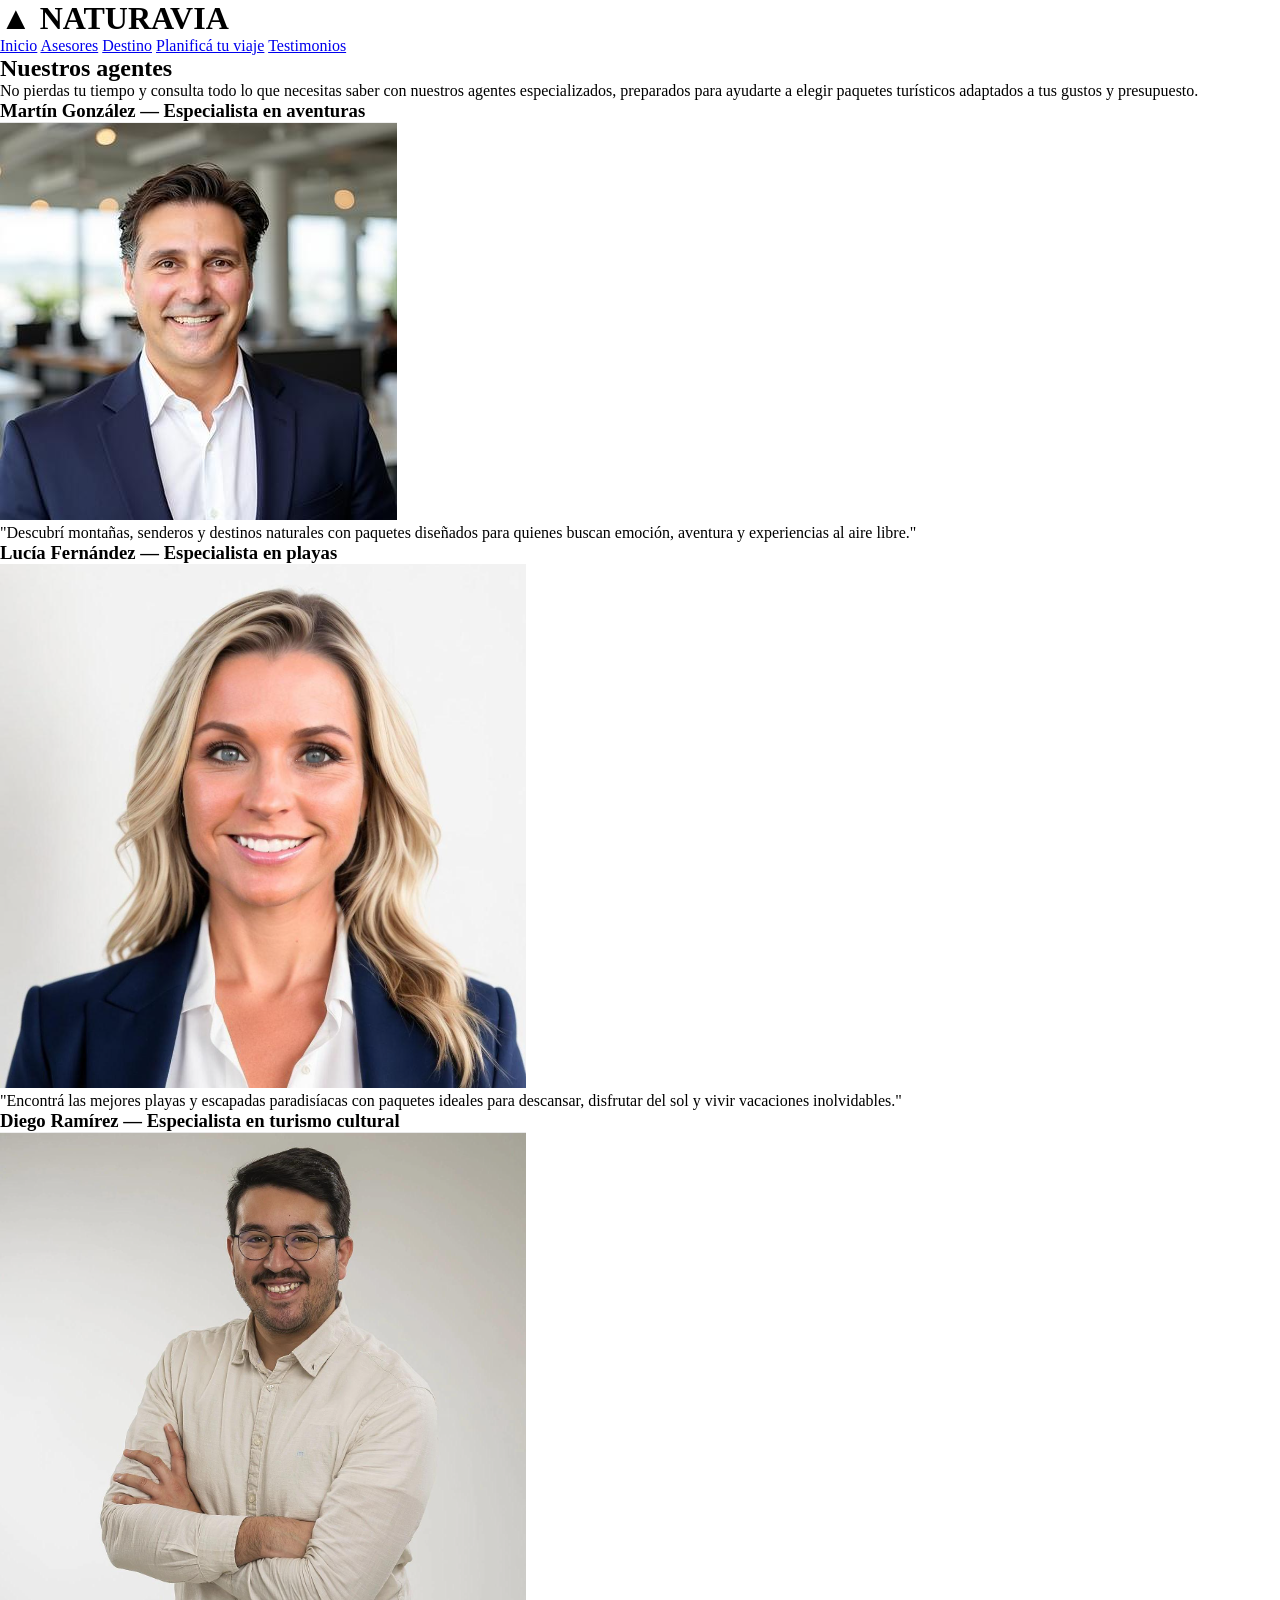
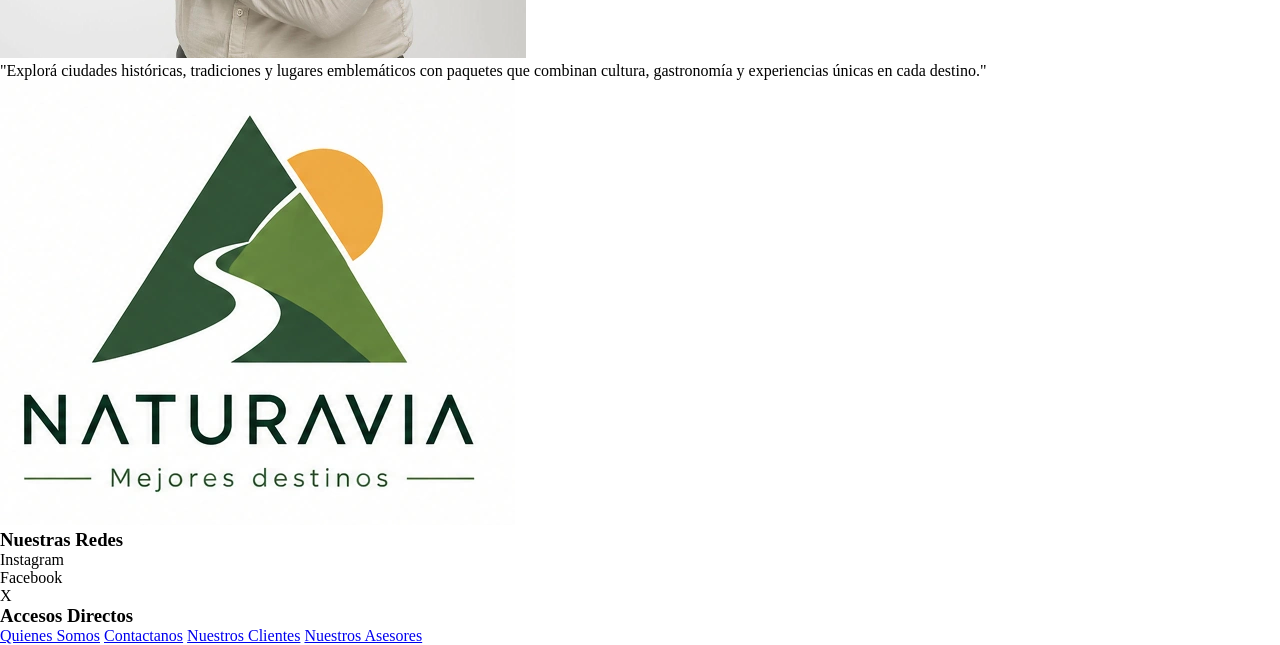
==== asesores.html @ 33f5c21c "add: emulaciónredes, input, styles" ====
<!DOCTYPE html>
<html lang="en">
<head>
    <meta charset="UTF-8">
    <meta name="viewport" content="width=device-width, initial-scale=1.0">
    <title>▲ NATURAVIA - Nuestros Asesores</title>
    <link rel="stylesheet" href="./css/styles.css">
</head>
<body>
    <header>
                <h1>▲ <strong>NATURAVIA</strong></h1>
        <nav>
            <a href="./index.html">Inicio</a>
            <a href="./asesores.html">Asesores</a>
            <a href="./galeria.html">Destino</a>
            <a href="./contacto.html">Planificá tu viaje</a>
            <a href="./experiencias.html">Testimonios</a>            
        </nav>
    </header>
    <main>
        <section>
                <h2>Nuestros agentes</h2>
                <p>No pierdas tu tiempo y consulta todo lo que necesitas saber con nuestros agentes especializados, preparados para ayudarte a elegir paquetes turísticos adaptados a tus gustos y presupuesto.</p>
                <div>
                    <div><h3>Martín González — Especialista en aventuras</h3>
                    <img src="./img/martin.png" alt="foto de martin">
                    <p>"Descubrí montañas, senderos y destinos naturales con paquetes diseñados para quienes buscan emoción, aventura y experiencias al aire libre."</p></div>
                    <div>
                        <h3>Lucía Fernández — Especialista en playas</h3>
                        <img src="./img/lucia.png" alt="foto de lucia">
                        <p>"Encontrá las mejores playas y escapadas paradisíacas con paquetes ideales para descansar, disfrutar del sol y vivir vacaciones inolvidables."</p>
                    </div>
                    <div>
                        <h3>Diego Ramírez — Especialista en turismo cultural</h3>
                        <img src="./img/diego.png" alt="foto de diego">
                        <p>"Explorá ciudades históricas, tradiciones y lugares emblemáticos con paquetes que combinan cultura, gastronomía y experiencias únicas en cada destino."</p>
                    </div>
                </div>
        </section>
    </main>
    <footer>
        <div>
            <div><img src="./img/footer logo.webp" alt="Logo Naturavia"></div>
            <div>
                <h3>Nuestras Redes</h3>
                <p>Instagram</p>
                <p>Facebook</p>
                <p>X</p>
            </div>
            <div>
                <h3>Accesos Directos</h3>
                <a href="./nosotros.html">Quienes Somos</a>
                <a href="./contacto.html">Contactanos</a>
                <a href="./experiencias.html">Nuestros Clientes</a>
                <a href="./asesores.html">Nuestros Asesores</a>
            </div>
        </div>
    </footer>
</body>
</html>
---- css/styles.css ----
/* quito los espacio predetimando del navegador así es más facil calcular el tamaño de los elementos. */
* { 
    margin:0; 
    padding:0; 
    box-sizing:border-box; 
}
/* Acá edito el index */
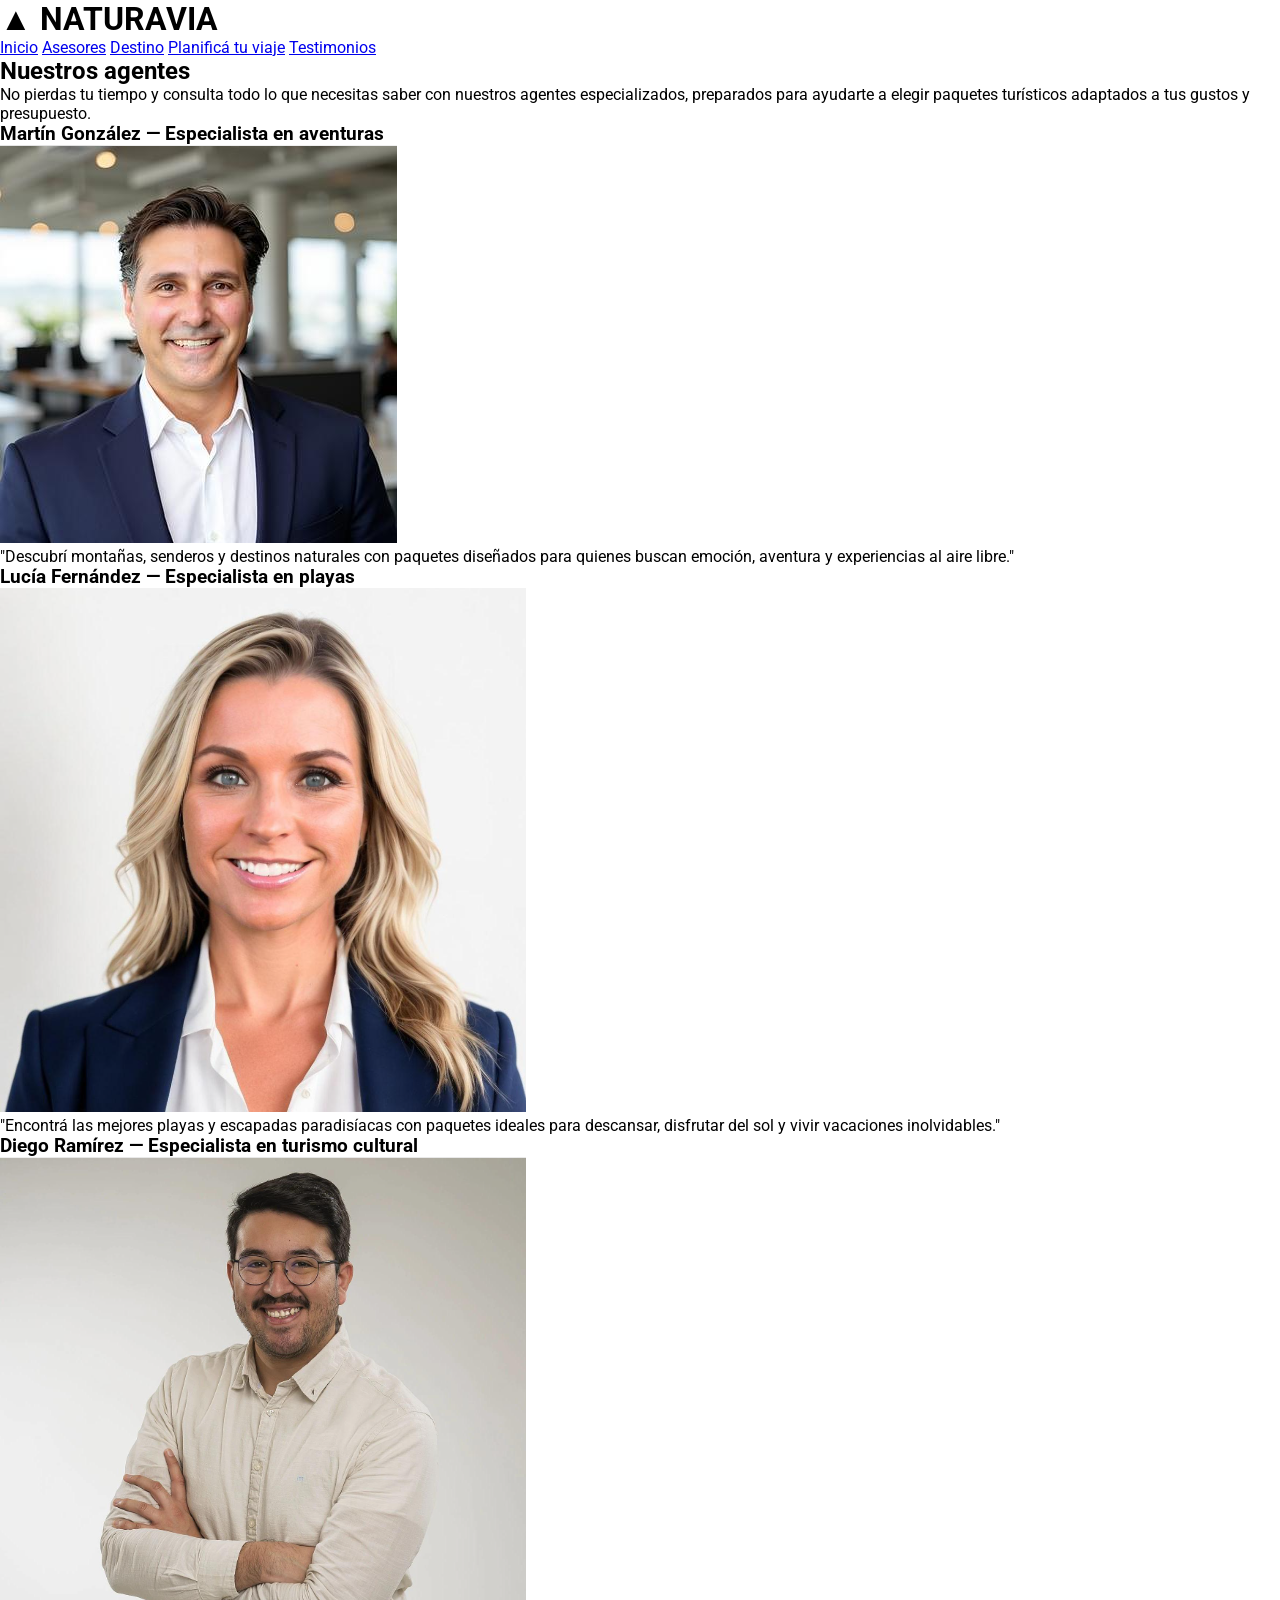
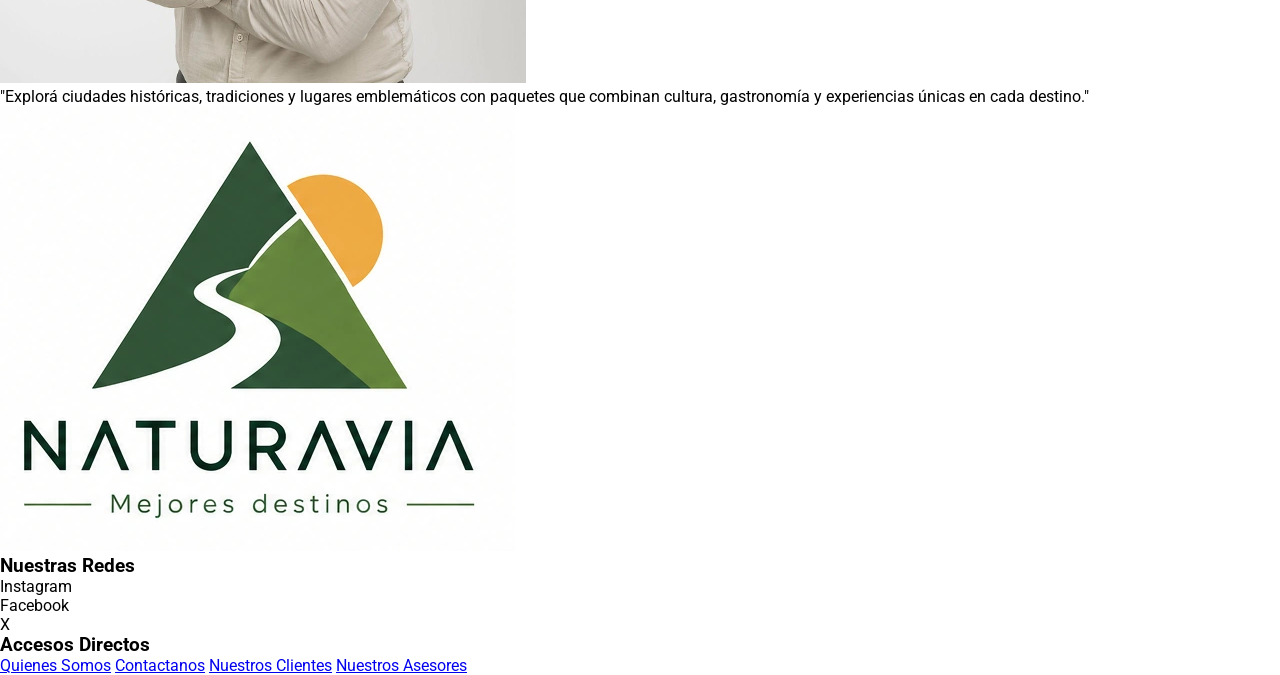
==== commit 27f91a3e: "fix: folders, url. add: styles" ====
--- a/asesores.html
+++ b/asesores.html
@@ -5,6 +5,9 @@
     <meta name="viewport" content="width=device-width, initial-scale=1.0">
     <title>▲ NATURAVIA - Nuestros Asesores</title>
     <link rel="stylesheet" href="./css/styles.css">
+    <link rel="preconnect" href="https://fonts.googleapis.com">
+<link rel="preconnect" href="https://fonts.gstatic.com" crossorigin>
+<link href="https://fonts.googleapis.com/css2?family=Roboto:ital,wght@0,100..900;1,100..900&display=swap" rel="stylesheet">
 </head>
 <body>
     <header>
@@ -23,16 +26,16 @@
                 <p>No pierdas tu tiempo y consulta todo lo que necesitas saber con nuestros agentes especializados, preparados para ayudarte a elegir paquetes turísticos adaptados a tus gustos y presupuesto.</p>
                 <div>
                     <div><h3>Martín González — Especialista en aventuras</h3>
-                    <img src="./img/martin.png" alt="foto de martin">
+                    <img src="./assets/img/martin.png" alt="foto de martin">
                     <p>"Descubrí montañas, senderos y destinos naturales con paquetes diseñados para quienes buscan emoción, aventura y experiencias al aire libre."</p></div>
                     <div>
                         <h3>Lucía Fernández — Especialista en playas</h3>
-                        <img src="./img/lucia.png" alt="foto de lucia">
+                        <img src="./assets/img/lucia.png" alt="foto de lucia">
                         <p>"Encontrá las mejores playas y escapadas paradisíacas con paquetes ideales para descansar, disfrutar del sol y vivir vacaciones inolvidables."</p>
                     </div>
                     <div>
                         <h3>Diego Ramírez — Especialista en turismo cultural</h3>
-                        <img src="./img/diego.png" alt="foto de diego">
+                        <img src="./assets/img/diego.png" alt="foto de diego">
                         <p>"Explorá ciudades históricas, tradiciones y lugares emblemáticos con paquetes que combinan cultura, gastronomía y experiencias únicas en cada destino."</p>
                     </div>
                 </div>
@@ -40,7 +43,7 @@
     </main>
     <footer>
         <div>
-            <div><img src="./img/footer logo.webp" alt="Logo Naturavia"></div>
+            <div><img src="./assets/img/footer logo.webp" alt="Logo Naturavia"></div>
             <div>
                 <h3>Nuestras Redes</h3>
                 <p>Instagram</p>
--- a/css/styles.css
+++ b/css/styles.css
@@ -1,7 +1,14 @@
-/* quito los espacio predetimando del navegador así es más facil calcular el tamaño de los elementos. */
+/* quito los espacio predetimando del navegador así es más facil calcular el tamaño de los elementos. Y añado el tipo de fuente*/
 * { 
     margin:0; 
     padding:0; 
-    box-sizing:border-box; 
+    box-sizing:border-box;
+    font-family: "Roboto", sans-serif;
 }
-/* Acá edito el index */
+/* pongo el fondo de esta manera */
+body{
+    background-image: url(img/paisaje5.jpg); 
+    background-size: cover;
+    background-position: center;
+    background-repeat: no-repeat;
+}
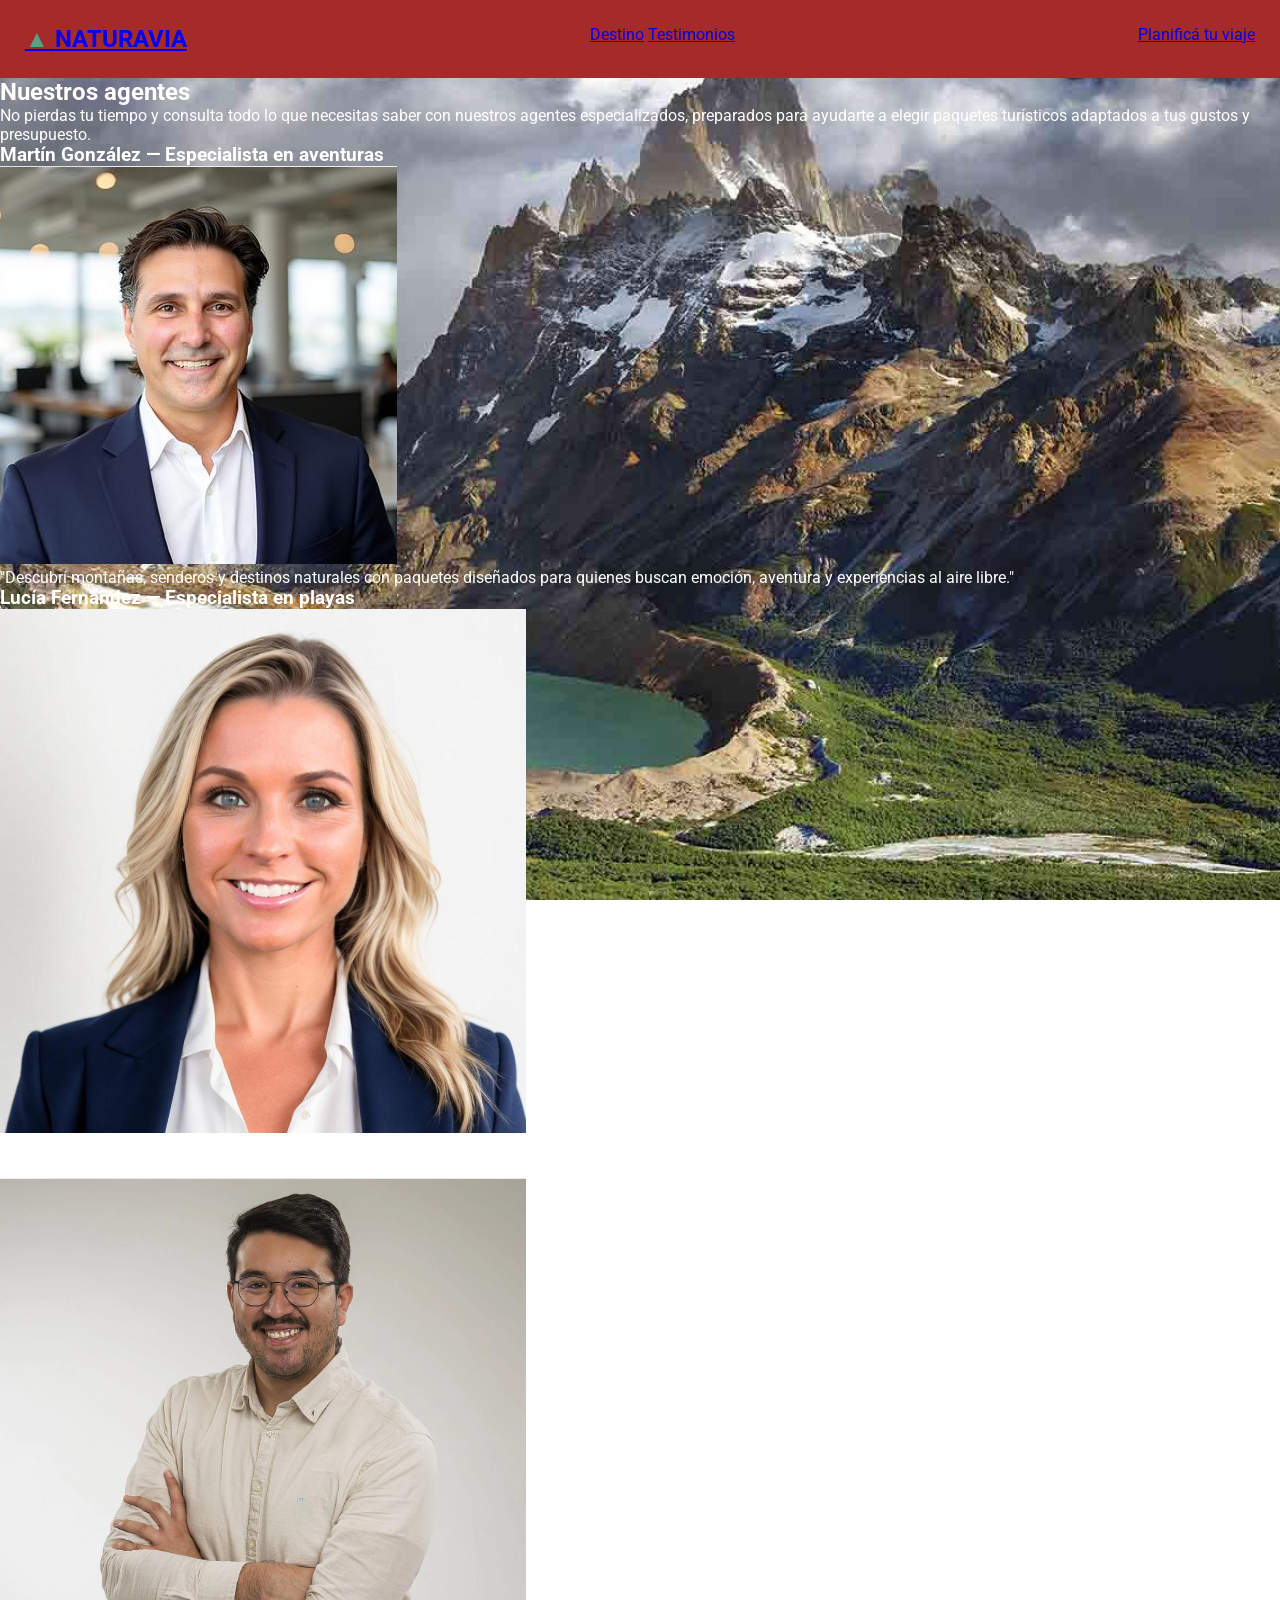
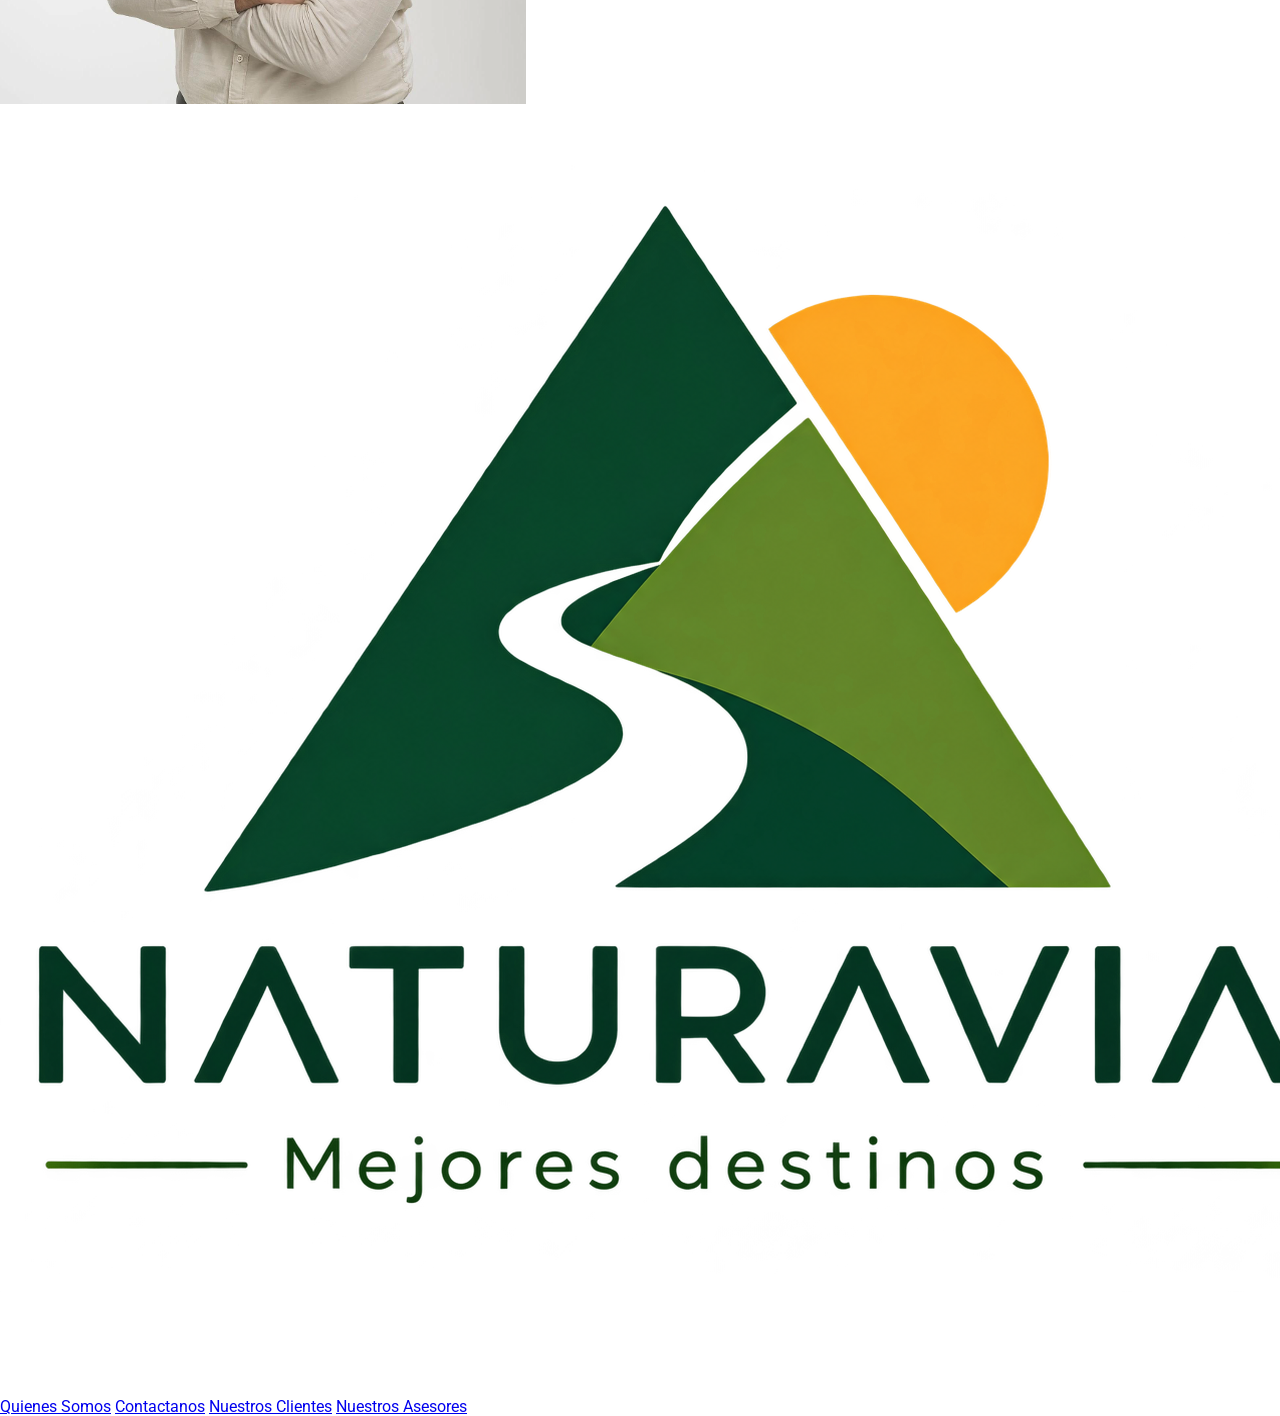
==== commit 5dcd2ae9: "fix: footer, nav, img. add: styles" ====
--- a/asesores.html
+++ b/asesores.html
@@ -11,13 +11,17 @@
 </head>
 <body>
     <header>
-                <h1>▲ <strong>NATURAVIA</strong></h1>
         <nav>
-            <a href="./index.html">Inicio</a>
-            <a href="./asesores.html">Asesores</a>
-            <a href="./galeria.html">Destino</a>
-            <a href="./contacto.html">Planificá tu viaje</a>
-            <a href="./experiencias.html">Testimonios</a>            
+            <a href="./index.html">
+                <h1><span class="logo">▲</span> <strong>NATURAVIA</strong></h1>
+            </a>
+            <div>
+                <a href="./galeria.html">Destino</a>
+                <a href="./experiencias.html">Testimonios</a>
+            </div>           
+            <div>
+                <a href="./asesores.html">Planificá tu viaje</a>
+            </div>
         </nav>
     </header>
     <main>
@@ -43,7 +47,7 @@
     </main>
     <footer>
         <div>
-            <div><img src="./assets/img/footer logo.webp" alt="Logo Naturavia"></div>
+            <div><img src="./assets/img/footer logo.png" alt="Logo Naturavia"></div>
             <div>
                 <h3>Nuestras Redes</h3>
                 <p>Instagram</p>
--- a/css/styles.css
+++ b/css/styles.css
@@ -1,14 +1,33 @@
-/* quito los espacio predetimando del navegador así es más facil calcular el tamaño de los elementos. Y añado el tipo de fuente*/
 * { 
     margin:0; 
     padding:0; 
     box-sizing:border-box;
-    font-family: "Roboto", sans-serif;
+
 }
-/* pongo el fondo de esta manera */
+
+:root{
+    --blanco:#fff; 
+    --verde:#83d6a8; 
+    --verde-oscuro:#4fa584;
+    --verde-oscuro-sombra: #2f9b7855;
+
+}
 body{
-    background-image: url(img/paisaje5.jpg); 
+    height: 80vh;
+    background-image: url(/assets/img/paisaje5.jpg); 
     background-size: cover;
     background-position: center;
     background-repeat: no-repeat;
+    background-attachment: fixed;
+    font-family: "Roboto", sans-serif;
+    color: #fff;
 }
+.logo{
+    color: var(--verde-oscuro);
+}
+nav{
+    background-color: brown;
+    padding: 25px;
+    display: flex;
+    justify-content: space-between;
+}
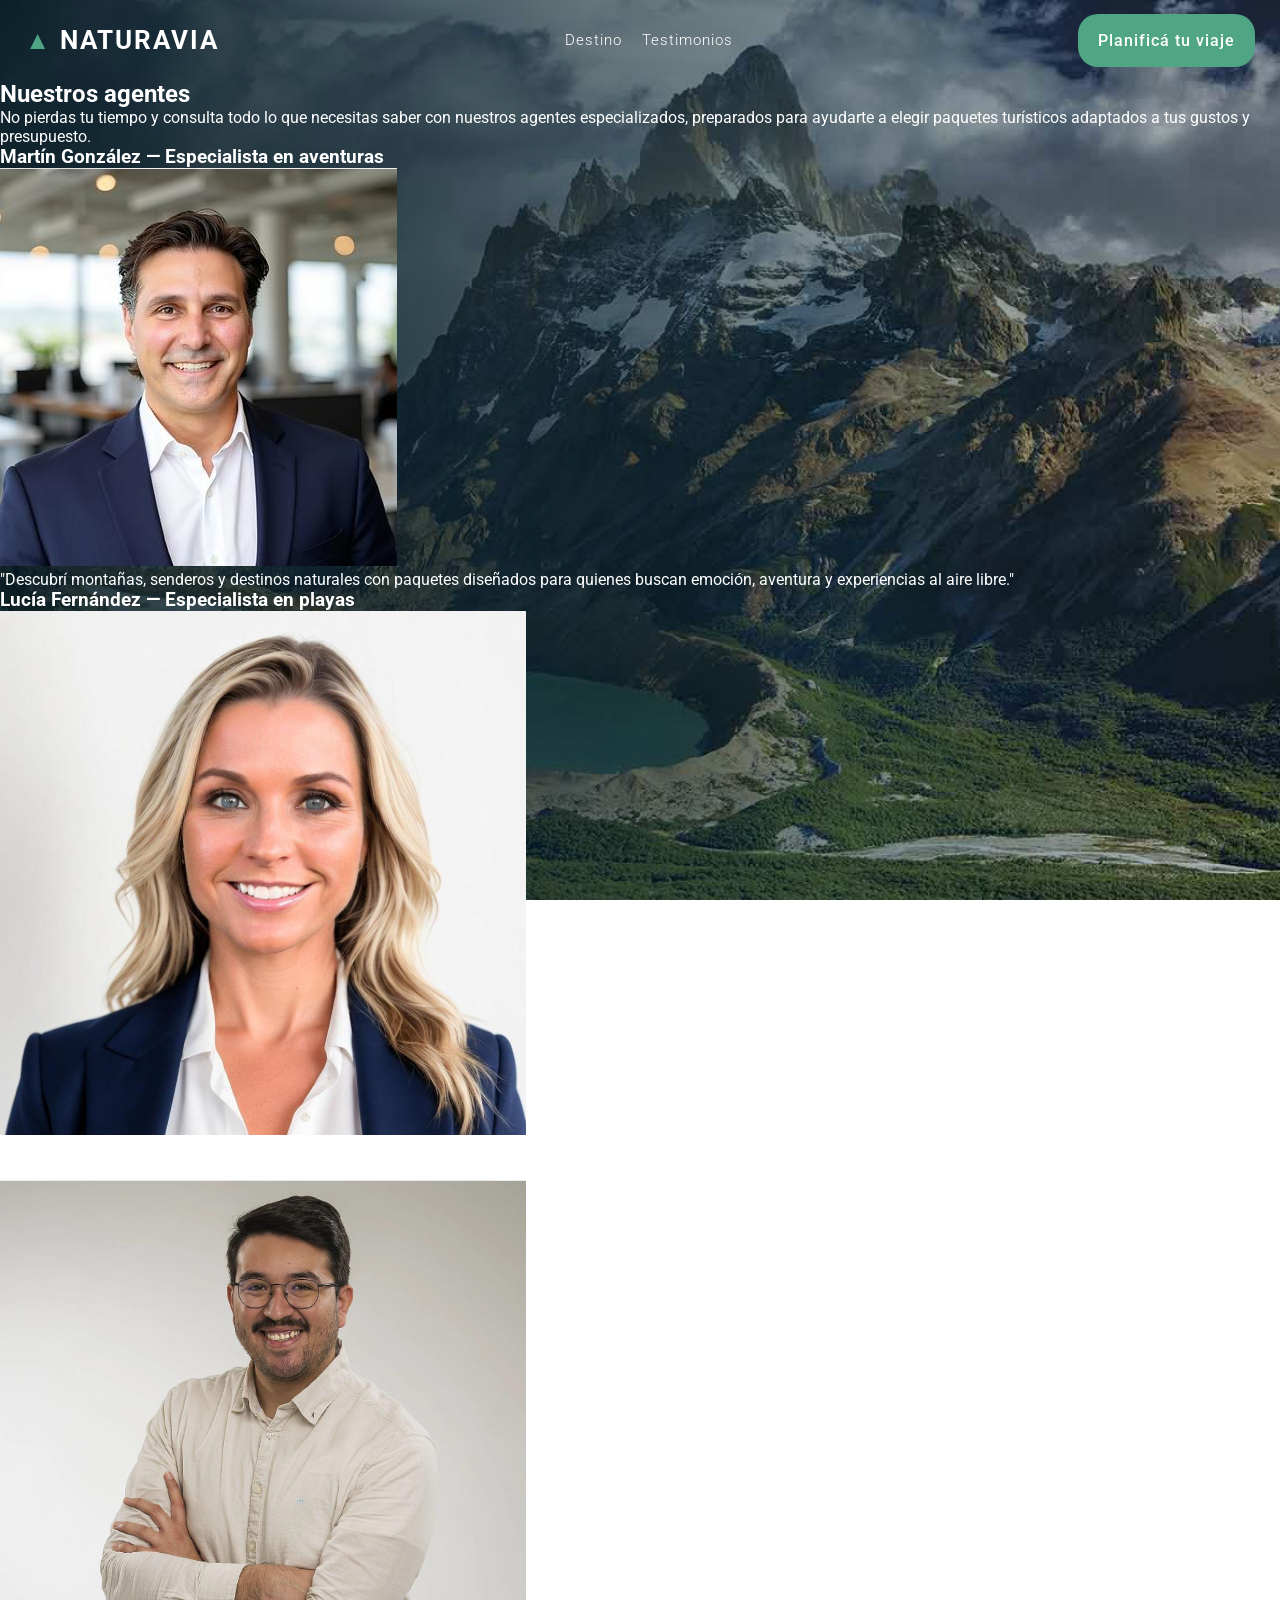
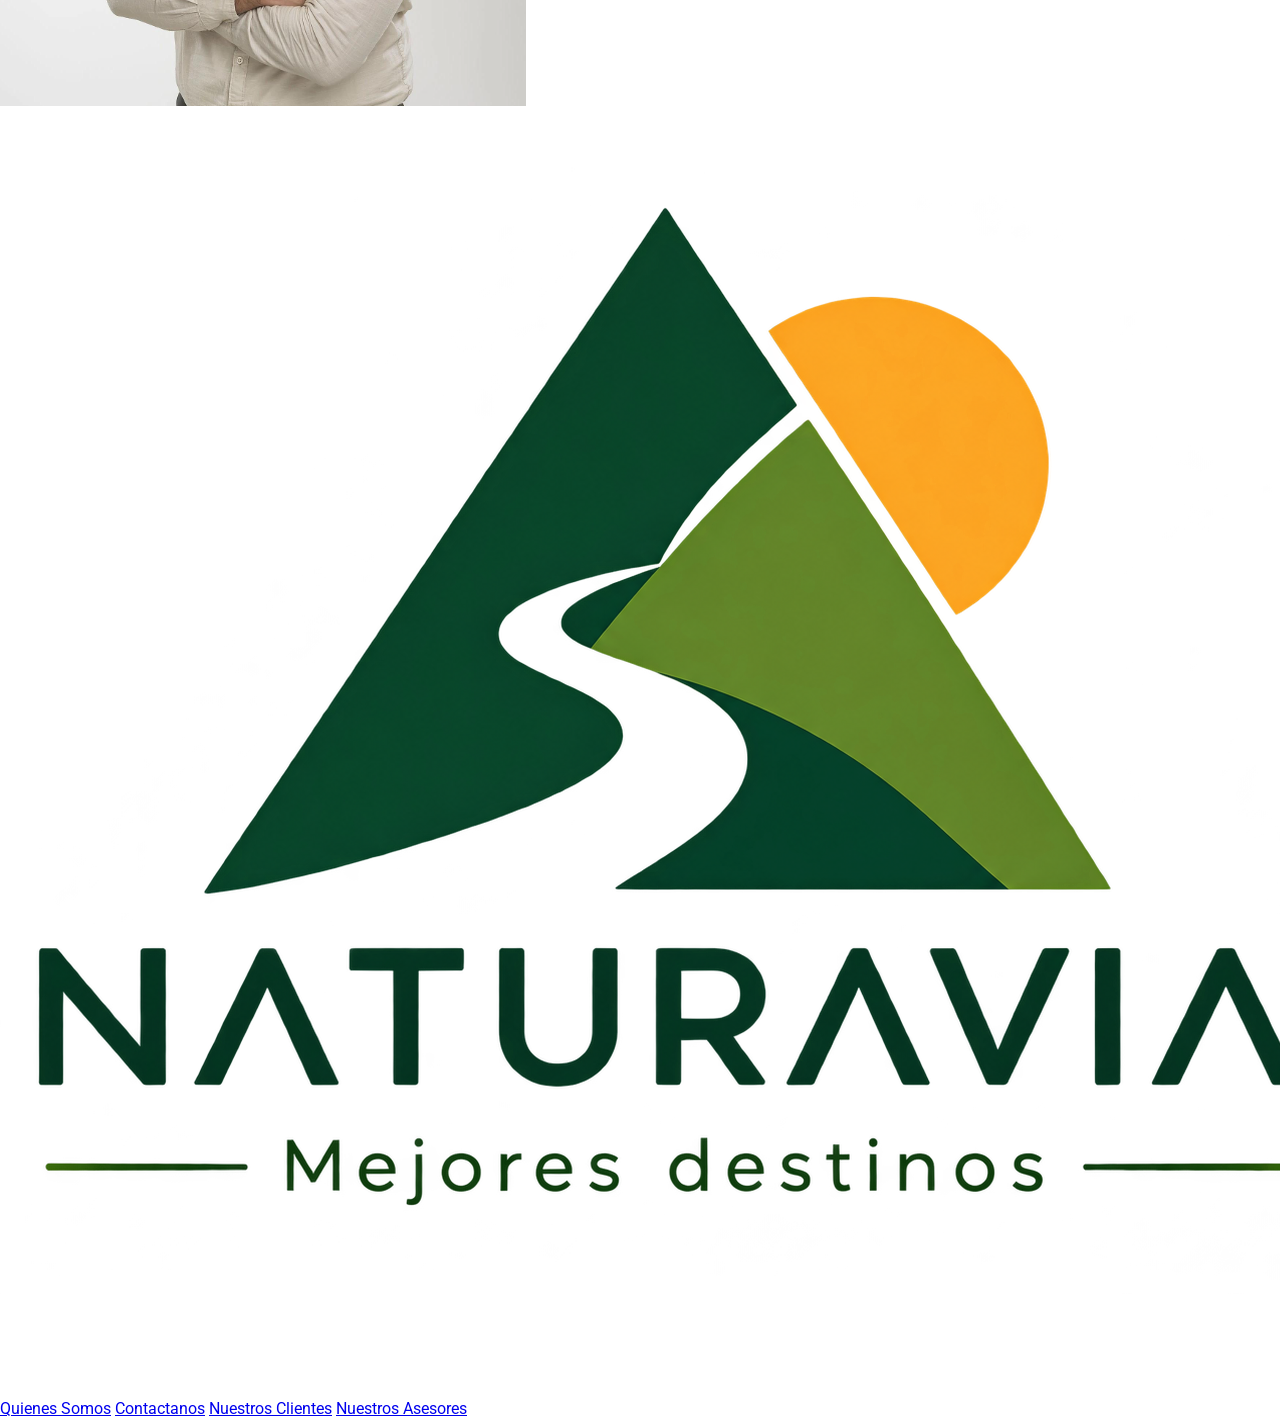
==== commit 5000a325: "add-fix: css-html header" ====
--- a/asesores.html
+++ b/asesores.html
@@ -10,17 +10,19 @@
 <link href="https://fonts.googleapis.com/css2?family=Roboto:ital,wght@0,100..900;1,100..900&display=swap" rel="stylesheet">
 </head>
 <body>
-    <header>
+    <header>        
         <nav>
-            <a href="./index.html">
-                <h1><span class="logo">▲</span> <strong>NATURAVIA</strong></h1>
-            </a>
-            <div>
+            <div >
+                <a href="./index.html" class="logoN">
+                    <h1><span class="logo">▲</span> <strong>NATURAVIA</strong></h1>
+                </a>
+            </div>    
+            <div class="navtex">
                 <a href="./galeria.html">Destino</a>
                 <a href="./experiencias.html">Testimonios</a>
             </div>           
-            <div>
-                <a href="./asesores.html">Planificá tu viaje</a>
+            <div class="navheader">
+                <a href="./asesores.html" class="navtex2">Planificá tu viaje</a>
             </div>
         </nav>
     </header>
--- a/css/styles.css
+++ b/css/styles.css
@@ -8,13 +8,15 @@
 :root{
     --blanco:#fff; 
     --verde:#83d6a8; 
-    --verde-oscuro:#4fa584;
+    --verde-claro-oscuro: #65b995;
+    --verde-oscuro:#4fa584;    
     --verde-oscuro-sombra: #2f9b7855;
 
 }
 body{
     height: 80vh;
-    background-image: url(/assets/img/paisaje5.jpg); 
+    background-image: linear-gradient( 90deg, rgba(0, 22, 32, 0.87), rgba(3, 34, 44, 0.54) 60%, rgba(3, 30, 38, 0.25)), url(/assets/img/paisaje5.jpg);
+     /* En la linea 18, use un recurso que aplico ChatGPT en una web mientras experimentaba su forma de trabajar, y de paso estudiar como escribía los códigos de css. Me encontré con el problema que el fondon era muy blanco con letras blancas y decidí copiar este recurso. */
     background-size: cover;
     background-position: center;
     background-repeat: no-repeat;
@@ -26,8 +28,47 @@
     color: var(--verde-oscuro);
 }
 nav{
-    background-color: brown;
     padding: 25px;
     display: flex;
     justify-content: space-between;
+    align-items: center;
+
 }
+.logoN{
+    color: inherit;
+    text-decoration: none;
+    font-size: 17px; 
+    font-weight:700; 
+    letter-spacing:2px;
+}
+.navtex{
+    display: flex;
+    gap: 20px;
+}
+.navtex a{
+    color: inherit;
+    text-decoration: none;
+    font-size: 15px;
+    font-weight: 300;
+    letter-spacing: 1px;
+    text-decoration: none;
+    transition: color 0.3s;
+}
+.navtex a:hover {
+    color: var(--verde);
+}
+.navtex2{
+    color: inherit;
+    text-decoration: none;
+    letter-spacing: 1px;
+    background: var(--verde-oscuro);
+    padding: 17px 20px;
+    border-radius: 20px;
+    font-weight: 500;
+    text-decoration: none;
+    transition: color 0.3s;    
+}
+.navtex2:hover{
+    background-color: var(--verde-claro-oscuro);
+}
+
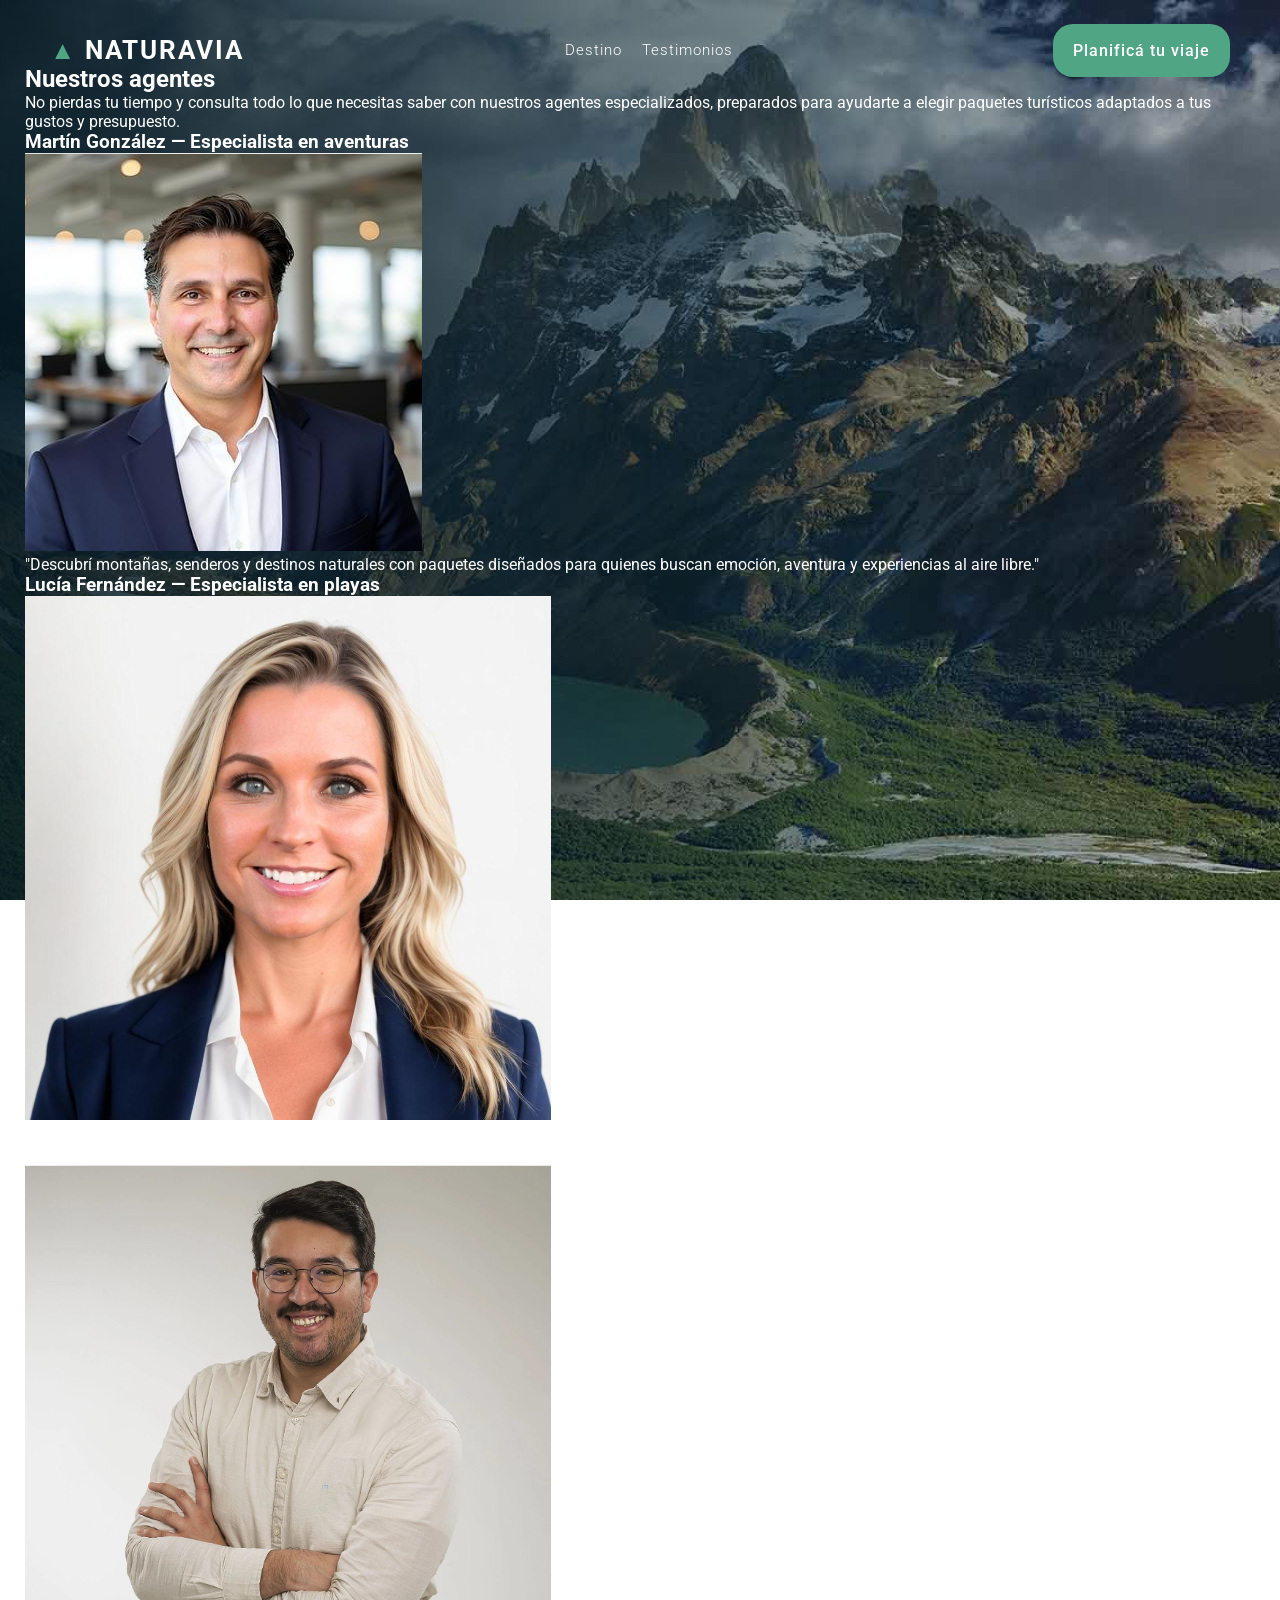
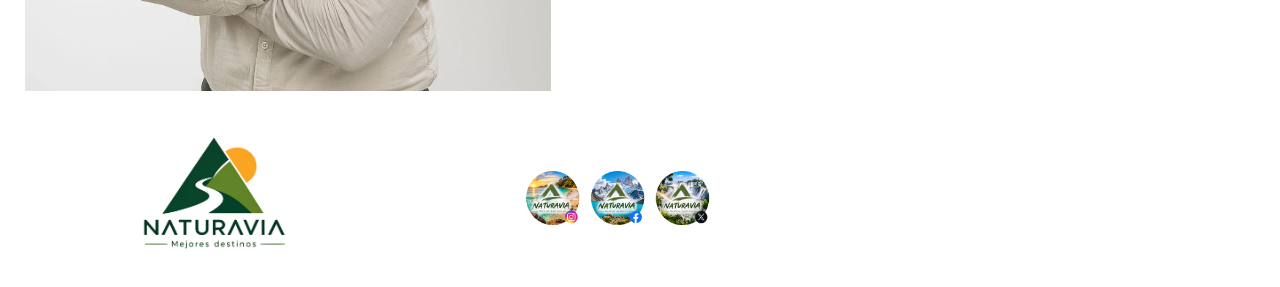
==== commit 4c5e243b: "fix: all footer, add: emu-face-insta" ====
--- a/asesores.html
+++ b/asesores.html
@@ -47,22 +47,22 @@
                 </div>
         </section>
     </main>
-    <footer>
-        <div>
-            <div><img src="./assets/img/footer logo.png" alt="Logo Naturavia"></div>
+    <footer>        
+        <div class="logofooter"><img src="./assets/img/footer logo.png" alt="Logo Naturavia"></div>
+        <div class="redes">
+            <h3>Nuestras Redes</h3>
             <div>
-                <h3>Nuestras Redes</h3>
-                <p>Instagram</p>
-                <p>Facebook</p>
-                <p>X</p>
+                <a href="./Emulacion de Redes/INSTAGRAM.html" target="_blank"><img src="./assets/img/Naturavia_Instagram.png" alt="imgagen red social de INSTAGRAM"><span class="ocultar-texto">Instagram</span></a>
+                <a href="./Emulacion de Redes/FACEBOOK.html" target="_blank"><img src="./assets/img/Naturavia_Facebook.png" alt="imgagen red social de FACEBOOK"><span class="ocultar-texto">Facebook</span></a>
+                <a href="./Emulacion de Redes/X.html" target="_blank"><img src="./assets/img/Naturavia_X.png" alt="imgagen red social de X"><span class="ocultar-texto">X</span></a>
             </div>
-            <div>
-                <h3>Accesos Directos</h3>
-                <a href="./nosotros.html">Quienes Somos</a>
-                <a href="./contacto.html">Contactanos</a>
-                <a href="./experiencias.html">Nuestros Clientes</a>
-                <a href="./asesores.html">Nuestros Asesores</a>
-            </div>
+        </div>
+        <div class="accesosdirectos">
+            <h3>Accesos Directos</h3>
+            <a href="./nosotros.html">Quienes Somos</a>
+            <a href="./contacto.html">Contactanos</a>
+            <a href="./experiencias.html">Nuestros Clientes</a>
+            <a href="./asesores.html">Nuestros Asesores</a>
         </div>
     </footer>
 </body>
--- a/css/styles.css
+++ b/css/styles.css
@@ -23,12 +23,16 @@
     background-attachment: fixed;
     font-family: "Roboto", sans-serif;
     color: #fff;
-}
+    margin: 25px;
+}
+/* Acá edito el hover donde lo aplico en todas las multipague */
 .logo{
     color: var(--verde-oscuro);
 }
 nav{
-    padding: 25px;
+    padding-left: 25px;
+    padding-right: 25px;
+    padding-top: 10px;
     display: flex;
     justify-content: space-between;
     align-items: center;
@@ -51,7 +55,6 @@
     font-size: 15px;
     font-weight: 300;
     letter-spacing: 1px;
-    text-decoration: none;
     transition: color 0.3s;
 }
 .navtex a:hover {
@@ -64,11 +67,154 @@
     background: var(--verde-oscuro);
     padding: 17px 20px;
     border-radius: 20px;
-    font-weight: 500;
-    text-decoration: none;
+    font-weight: 500;    
     transition: color 0.3s;    
 }
 .navtex2:hover{
     background-color: var(--verde-claro-oscuro);
 }
-
+/* Acá edito el footer donde lo aplico en todas las multipague */
+footer{
+    /* background-color: bisque; */
+    display: flex;
+    justify-content: space-between;
+    padding: 15px 105px 25px 115px;
+}
+.ocultar-texto{
+    display: none;
+}
+.logofooter img{
+width: 150px;
+height: auto;
+filter: drop-shadow(0 35px 45px white);
+/* Le consulte a chatGPT para darle sombra al logo */
+}
+.redes h3{
+    padding-bottom: 15px;
+    font-size: 23px;
+    letter-spacing: 1.6px;
+    font-weight: 500;
+}
+.redes div{
+    display: flex;
+    justify-content: center;
+    align-items: center;
+}
+.accesosdirectos{
+    display: flex;
+    flex-direction: column;
+}
+.redes{
+    filter: drop-shadow(0 35px 45px white);
+} 
+
+.accesosdirectos{
+    filter: drop-shadow(0 35px 45px white);
+}
+.redes a, .accesosdirectos a{
+    color: inherit;
+    text-decoration: none;
+}
+.redes img{
+    width: 55px;
+    height: auto;
+    display: flex;
+    justify-content: space-between;
+    align-items: center;
+}
+.redes div{
+    gap: 10px;
+}
+.accesosdirectos h3{
+    padding-bottom: 15px;
+    font-size: 23px;
+    letter-spacing: 1.6px;
+    font-weight: 500;
+}
+.accesosdirectos a{
+    font-size: 15px;
+    letter-spacing: 1px;
+    font-weight: 300;
+}
+
+
+/* Acá edito index.html */
+#sectionIndex{
+    display: flex;
+    padding: 10px 25px 10px 25px;
+    text-align: justify;
+    gap: 25px;
+}
+#sectionIndex strong{
+    color: var(--verde);
+}
+.hogar{
+    color: var(--verde);
+}
+.h2index{
+    padding-top: 15px;
+    padding-left: 25px;
+    font-weight: 700;
+    font-size: 13px;
+    letter-spacing:3px; 
+    font-weight:500; 
+}
+.text1{
+    display: flex;
+    justify-content: center;
+    /* background-color: aqua; */
+    width: 50%;
+    flex-direction: column;
+}
+.text1 h3{
+    font-size:clamp(2.5rem,5vw,5.1rem);
+    /* Acá utilice también chatgpt para poder adaptar la idea del texto y me sugirió esto */
+    padding-right: 125px;
+    font-weight: 700;
+    padding-bottom: 25px;
+}
+.texto{
+    font-size: 13px;
+    font-weight: 300;
+    padding-bottom: 35px;
+}
+.text2{
+    flex-direction: column;
+    width: 50%;
+    font-weight: 400;
+    font-size: 17px;
+    line-height: 1.6;
+}
+.botones{
+    display: flex;
+    justify-content: space-between;
+    padding: 25px;
+}
+.boton1{
+    color: inherit;
+    text-decoration: none;
+    letter-spacing: 1px;
+    background: var(--verde-oscuro);
+    padding: 17px 20px;
+    border-radius: 20px;
+    font-weight: 500;
+    text-decoration: none;
+    transition: color 0.3s;    
+}
+.boton1:hover{
+    background-color: var(--verde-claro-oscuro);
+}
+.boton2{
+    color: inherit;
+    text-decoration: none;
+    letter-spacing: 1px;
+    background: var(--verde-oscuro);
+    padding: 17px 20px;
+    border-radius: 20px;
+    font-weight: 500;
+    text-decoration: none;
+    transition: color 0.3s;    
+}
+.boton2:hover{
+    background-color: var(--verde-claro-oscuro);
+}
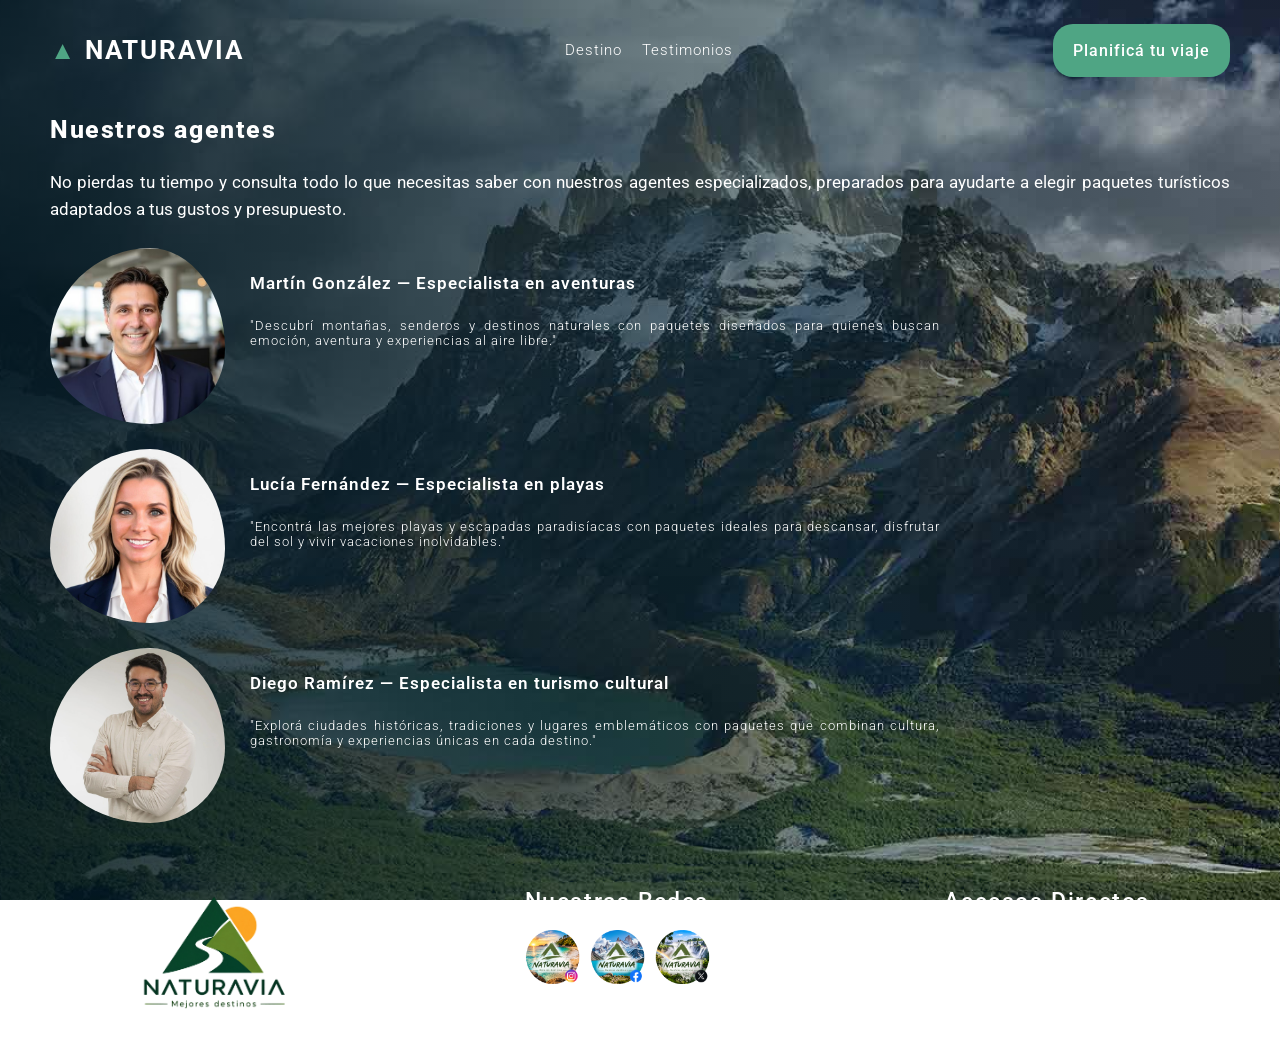
==== commit 595bc48a: "add/fix: css-asesoreshtml" ====
--- a/asesores.html
+++ b/asesores.html
@@ -27,22 +27,30 @@
         </nav>
     </header>
     <main>
-        <section>
+        <section id="asesores">
                 <h2>Nuestros agentes</h2>
-                <p>No pierdas tu tiempo y consulta todo lo que necesitas saber con nuestros agentes especializados, preparados para ayudarte a elegir paquetes turísticos adaptados a tus gustos y presupuesto.</p>
-                <div>
-                    <div><h3>Martín González — Especialista en aventuras</h3>
-                    <img src="./assets/img/martin.png" alt="foto de martin">
-                    <p>"Descubrí montañas, senderos y destinos naturales con paquetes diseñados para quienes buscan emoción, aventura y experiencias al aire libre."</p></div>
-                    <div>
-                        <h3>Lucía Fernández — Especialista en playas</h3>
-                        <img src="./assets/img/lucia.png" alt="foto de lucia">
-                        <p>"Encontrá las mejores playas y escapadas paradisíacas con paquetes ideales para descansar, disfrutar del sol y vivir vacaciones inolvidables."</p>
+                <p class="asesores-p">No pierdas tu tiempo y consulta todo lo que necesitas saber con nuestros agentes especializados, preparados para ayudarte a elegir paquetes turísticos adaptados a tus gustos y presupuesto.</p>
+                <div class="perfil-asesores">
+                    <div class="asesor">                        
+                        <img src="./assets/img/martin.png" alt="foto de martin" class="picasesor">
+                        <div class="asersor-sombra">
+                            <h3 class="asesor-h3">Martín González — Especialista en aventuras</h3>
+                            <p class="asesor-p">"Descubrí montañas, senderos y destinos naturales con paquetes diseñados para quienes buscan emoción, aventura y experiencias al aire libre."</p>
+                        </div>
                     </div>
-                    <div>
-                        <h3>Diego Ramírez — Especialista en turismo cultural</h3>
-                        <img src="./assets/img/diego.png" alt="foto de diego">
-                        <p>"Explorá ciudades históricas, tradiciones y lugares emblemáticos con paquetes que combinan cultura, gastronomía y experiencias únicas en cada destino."</p>
+                    <div class="asesor">                        
+                        <img src="./assets/img/lucia.png" alt="foto de lucia" class="picasesor">
+                        <div class="asersor-sombra">
+                            <h3 class="asesor-h3">Lucía Fernández — Especialista en playas</h3>
+                            <p class="asesor-p">"Encontrá las mejores playas y escapadas paradisíacas con paquetes ideales para descansar, disfrutar del sol y vivir vacaciones inolvidables."</p>
+                        </div>
+                    </div>
+                    <div class="asesor">           
+                        <img src="./assets/img/diego.png" alt="foto de diego" class="picasesor">
+                        <div class="asersor-sombra">
+                            <h3 class="asesor-h3">Diego Ramírez — Especialista en turismo cultural</h3>
+                            <p class="asesor-p">"Explorá ciudades históricas, tradiciones y lugares emblemáticos con paquetes que combinan cultura, gastronomía y experiencias únicas en cada destino."</p>
+                        </div>
                     </div>
                 </div>
         </section>
--- a/css/styles.css
+++ b/css/styles.css
@@ -2,16 +2,13 @@
     margin:0; 
     padding:0; 
     box-sizing:border-box;
-
-}
-
+}
 :root{
     --blanco:#fff; 
     --verde:#83d6a8; 
     --verde-claro-oscuro: #65b995;
     --verde-oscuro:#4fa584;    
     --verde-oscuro-sombra: #2f9b7855;
-
 }
 body{
     height: 80vh;
@@ -25,6 +22,7 @@
     color: #fff;
     margin: 25px;
 }
+
 /* Acá edito el hover donde lo aplico en todas las multipague */
 .logo{
     color: var(--verde-oscuro);
@@ -75,7 +73,6 @@
 }
 /* Acá edito el footer donde lo aplico en todas las multipague */
 footer{
-    /* background-color: bisque; */
     display: flex;
     justify-content: space-between;
     padding: 15px 105px 25px 115px;
@@ -136,7 +133,6 @@
     letter-spacing: 1px;
     font-weight: 300;
 }
-
 
 /* Acá edito index.html */
 #sectionIndex{
@@ -162,7 +158,6 @@
 .text1{
     display: flex;
     justify-content: center;
-    /* background-color: aqua; */
     width: 50%;
     flex-direction: column;
 }
@@ -217,4 +212,52 @@
 }
 .boton2:hover{
     background-color: var(--verde-claro-oscuro);
-}+}
+/* Acá edito asesores.html */
+#asesores{
+    margin: 25px;
+    display: flex;
+    justify-content: center;
+    flex-direction: column;
+}
+#asesores h2{
+    padding: 25px 0 25px 0;
+    font-size: 25px; 
+    font-weight:800; 
+    letter-spacing: 1.6px;
+}
+.asesores-p{
+    padding-bottom: 25px;
+    font-weight: 400;
+    font-size: 17px;
+    line-height: 1.6;
+    text-align: justify;
+}
+.perfil-asesores{
+    display: flex;
+    flex-direction: column;}
+.picasesor{
+    width: 200px;
+    height: auto;
+    border-radius: 50%;
+    /* No se porque no me queda redondo, pero quedo lindo :P */
+    padding: 0 25px 25px 0;
+}
+.asesor{
+    display: flex;
+}
+.asesor-h3{
+    padding: 25px 0 25px 0;
+    font-weight: 600;
+    font-size: 17px;    
+    letter-spacing: 1px;
+    text-align: justify;
+}
+.asesor-p{
+    width: 75%;
+    padding-right: 45px;
+    font-weight: 300;
+    font-size: 13px;    
+    letter-spacing: 1px;
+    text-align: justify;
+}
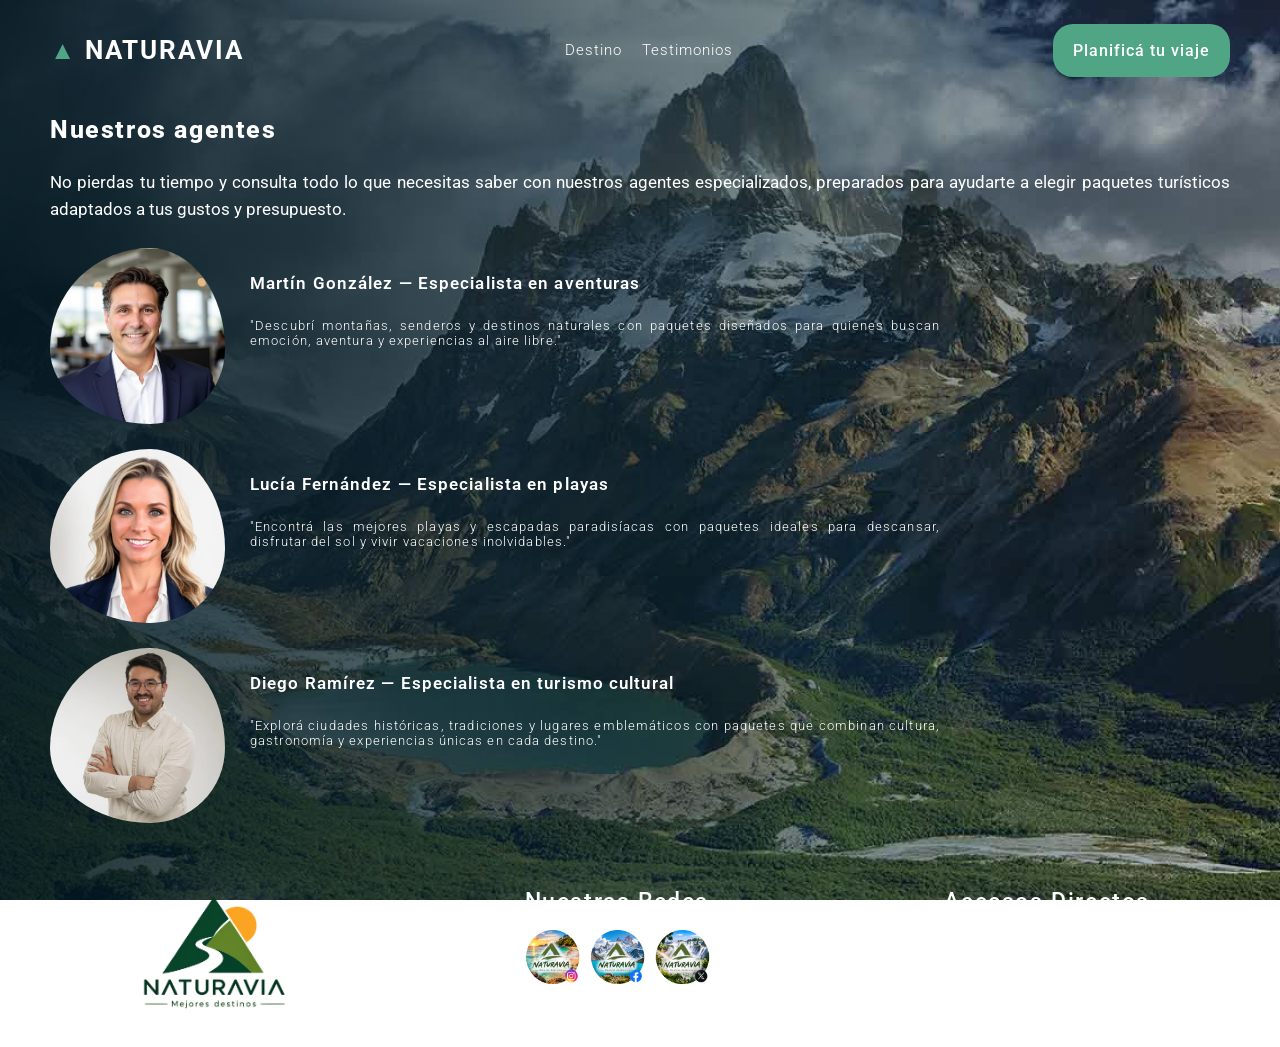
==== commit 7745afa0: "add: css-galeriahtml, fix: article-allhtml" ====
--- a/asesores.html
+++ b/asesores.html
@@ -31,27 +31,27 @@
                 <h2>Nuestros agentes</h2>
                 <p class="asesores-p">No pierdas tu tiempo y consulta todo lo que necesitas saber con nuestros agentes especializados, preparados para ayudarte a elegir paquetes turísticos adaptados a tus gustos y presupuesto.</p>
                 <div class="perfil-asesores">
-                    <div class="asesor">                        
+                    <article class="asesor">                        
                         <img src="./assets/img/martin.png" alt="foto de martin" class="picasesor">
                         <div class="asersor-sombra">
                             <h3 class="asesor-h3">Martín González — Especialista en aventuras</h3>
                             <p class="asesor-p">"Descubrí montañas, senderos y destinos naturales con paquetes diseñados para quienes buscan emoción, aventura y experiencias al aire libre."</p>
                         </div>
-                    </div>
-                    <div class="asesor">                        
+                    </article>
+                    <article class="asesor">                        
                         <img src="./assets/img/lucia.png" alt="foto de lucia" class="picasesor">
                         <div class="asersor-sombra">
                             <h3 class="asesor-h3">Lucía Fernández — Especialista en playas</h3>
                             <p class="asesor-p">"Encontrá las mejores playas y escapadas paradisíacas con paquetes ideales para descansar, disfrutar del sol y vivir vacaciones inolvidables."</p>
                         </div>
-                    </div>
-                    <div class="asesor">           
+                    </article>
+                    <article class="asesor">           
                         <img src="./assets/img/diego.png" alt="foto de diego" class="picasesor">
                         <div class="asersor-sombra">
                             <h3 class="asesor-h3">Diego Ramírez — Especialista en turismo cultural</h3>
                             <p class="asesor-p">"Explorá ciudades históricas, tradiciones y lugares emblemáticos con paquetes que combinan cultura, gastronomía y experiencias únicas en cada destino."</p>
                         </div>
-                    </div>
+                    </article>
                 </div>
         </section>
     </main>
--- a/css/styles.css
+++ b/css/styles.css
@@ -140,6 +140,8 @@
     padding: 10px 25px 10px 25px;
     text-align: justify;
     gap: 25px;
+    justify-content: center; 
+    flex-wrap: wrap;
 }
 #sectionIndex strong{
     color: var(--verde);
@@ -219,6 +221,7 @@
     display: flex;
     justify-content: center;
     flex-direction: column;
+    flex-wrap: wrap;
 }
 #asesores h2{
     padding: 25px 0 25px 0;
@@ -250,7 +253,7 @@
     padding: 25px 0 25px 0;
     font-weight: 600;
     font-size: 17px;    
-    letter-spacing: 1px;
+    letter-spacing: 1.1px;
     text-align: justify;
 }
 .asesor-p{
@@ -258,6 +261,189 @@
     padding-right: 45px;
     font-weight: 300;
     font-size: 13px;    
-    letter-spacing: 1px;
-    text-align: justify;
-}
+    letter-spacing: 1.1px;
+    text-align: justify;
+}
+
+/* Acá edito contacto.html */
+#contacto{
+    display: flex;
+    margin: 25px;
+    text-align: justify;
+    justify-content: center;
+    flex-wrap: wrap;
+}
+.contacto2{
+    flex-direction: column;
+}
+.contacto-h2{
+    padding: 25px 0 25px 0;
+    font-size: 25px; 
+    font-weight:800; 
+    letter-spacing: 1.6px;
+}
+.contacto-p{
+    font-weight: 400;
+    font-size: 17px;
+    line-height: 1.6;
+    letter-spacing: 1.3px;
+    padding-bottom: 25px;
+}
+.formulario{
+    width: 50%;
+    font-weight: 300;
+    font-size: 15px;
+    line-height: 1.6;
+    letter-spacing: 1.3px;
+}
+.form-casillas, .form-text-area, .form-text{
+    padding-bottom: 25px;
+}
+.send{
+    display: flex;
+    justify-content: space-between;
+    align-items: center;
+}
+.form-botton{
+    color: inherit;
+    font-family: inherit;
+    font-size: 16px;
+    letter-spacing: 1px;
+    background-color: var(--verde-oscuro);
+    padding: 17px 25px;
+    border: none;
+    border-radius: 20px;
+    font-weight: 500;
+    cursor: pointer;
+    transition: background-color 0.3s, color 0.3s;    
+}
+.form-botton:hover {
+    background-color: var(--verde-claro-oscuro);
+}
+/* Acá edito experiencias.html */
+#experiencias{
+    margin: 25px;
+    text-align: justify;
+    justify-content: center;
+    flex-wrap: wrap;
+}
+.experiencias-text{
+    display: flex;
+    justify-content: center;
+    align-items: start;
+    flex-direction: column;
+}
+.experiencias-h1{
+    padding-bottom: 25px;
+    font-size: 35px; 
+    font-weight:800; 
+    letter-spacing: 1.1px;
+}
+.experiencias-h2{
+    padding-bottom: 25px;
+    font-size: 25px; 
+    font-weight:800; 
+    letter-spacing: 1.1px;
+}
+.experiencias-p1{
+    padding-bottom: 25px;
+    font-weight: 400;
+    font-size: 17px;
+    line-height: 1.6;    
+}
+.experiencias-p2{
+    padding-bottom: 25px;
+    font-size: 20px; 
+    font-weight:800; 
+    letter-spacing: 1.1px;    
+}
+.experiencias-cliente-pic{
+    width: 100%;
+    height: auto;
+    border-radius: 25%;
+    padding-bottom: 25px;
+}
+.experiencias-cliente-h2{
+    padding-bottom: 25px;
+    font-size: 25px; 
+    font-weight:800; 
+    letter-spacing: 1.1px;    
+}
+.experiencia-cuadro-general{
+    display: flex;
+    gap: 25px;
+}
+.clientes-text div{
+    padding-bottom: 15px;
+    font-weight: 400;    
+}
+.clientes-text p{
+    font-weight: 300;
+    font-size: 15px;    
+    letter-spacing: 1px;    
+}
+/* Acá edito galeria.html */
+#galeria{
+    margin: 25px;
+    text-align: justify;
+    justify-content: center;
+    flex-wrap: wrap;    
+}
+.galaria-h2{
+    padding-bottom: 25px;
+    font-size: 25px; 
+    font-weight:800; 
+    letter-spacing: 1.1px;    
+}
+.galeria-h3{
+    padding-bottom: 25px;
+    font-weight: 600;
+    font-size: 20px;    
+    letter-spacing: 1.1px;
+}
+.galeria-p{
+    padding-bottom: 25px;
+    font-weight: 400;
+    font-size: 17px;
+    line-height: 1.6;    
+}
+.galeria-pics{
+    width: 100%;
+    height: auto;
+    border-radius: 5%;
+}
+.galeria-cuadro{
+    display: grid;
+    border-radius: 20px;
+    overflow: hidden;
+    margin-bottom: 25px;
+}
+/* Este código lo agregue con ChatGpt porque no encontraba videos que me explique como hacerlo con la idea que tenía de escribirlo sobre la imágen */
+.galeria-pics,
+.galeria-cuadro-texto {
+    grid-area: 1 / 1;
+}
+.galeria-pics {
+    display: block;
+    width: 100%;
+    height: auto;
+    border-radius: 5%;
+    min-height: 350px;
+    object-fit: cover;
+}
+.galeria-cuadro-texto {
+    align-self: end;
+    padding: 25px;
+    background-color: rgba(0, 0, 0, 0.6);
+}
+.galeria-cuadro-texto h3 {
+    margin: 0 0 10px;
+}
+.galeria-cuadro-texto h4 {
+    margin: 0 0 12px;
+}
+/* ---------------------------------------------------------------------------------- */
+.galeria-cuadros{
+    display: flex;
+    gap: 25px;
+}
